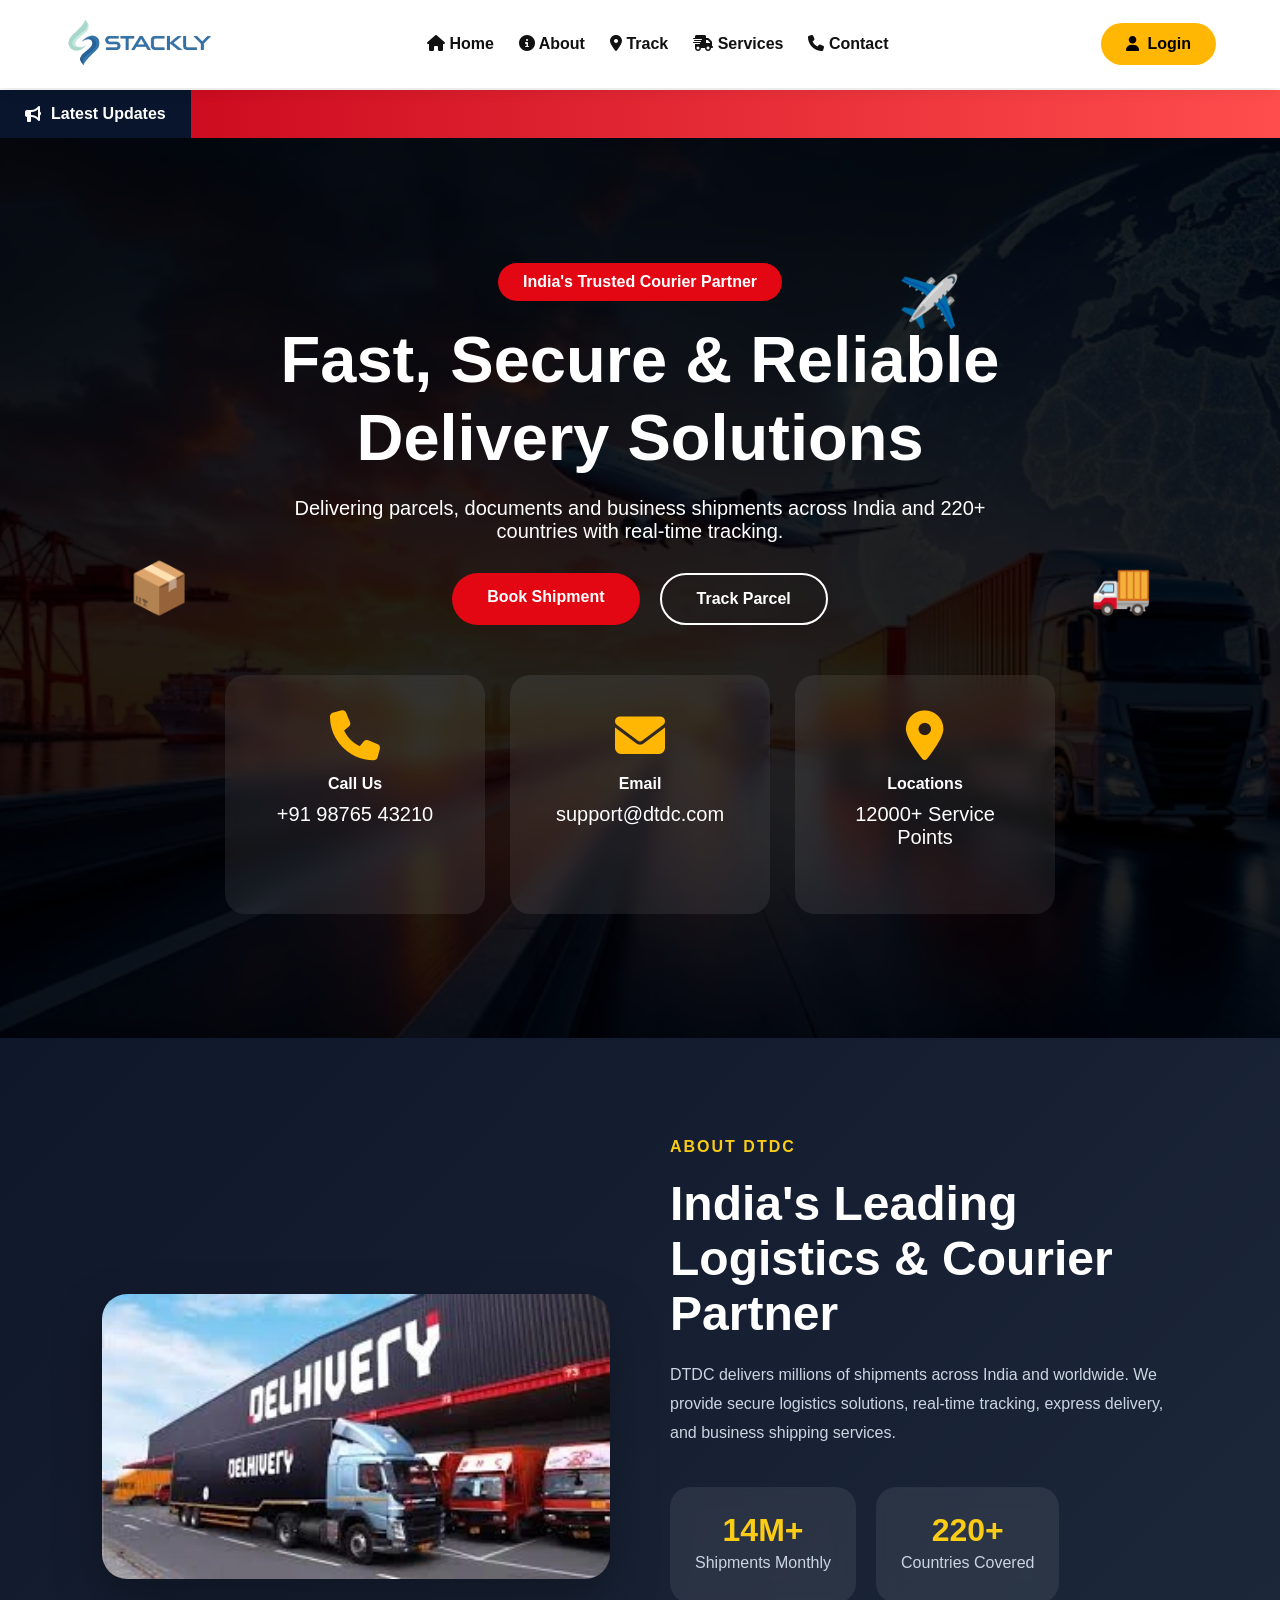
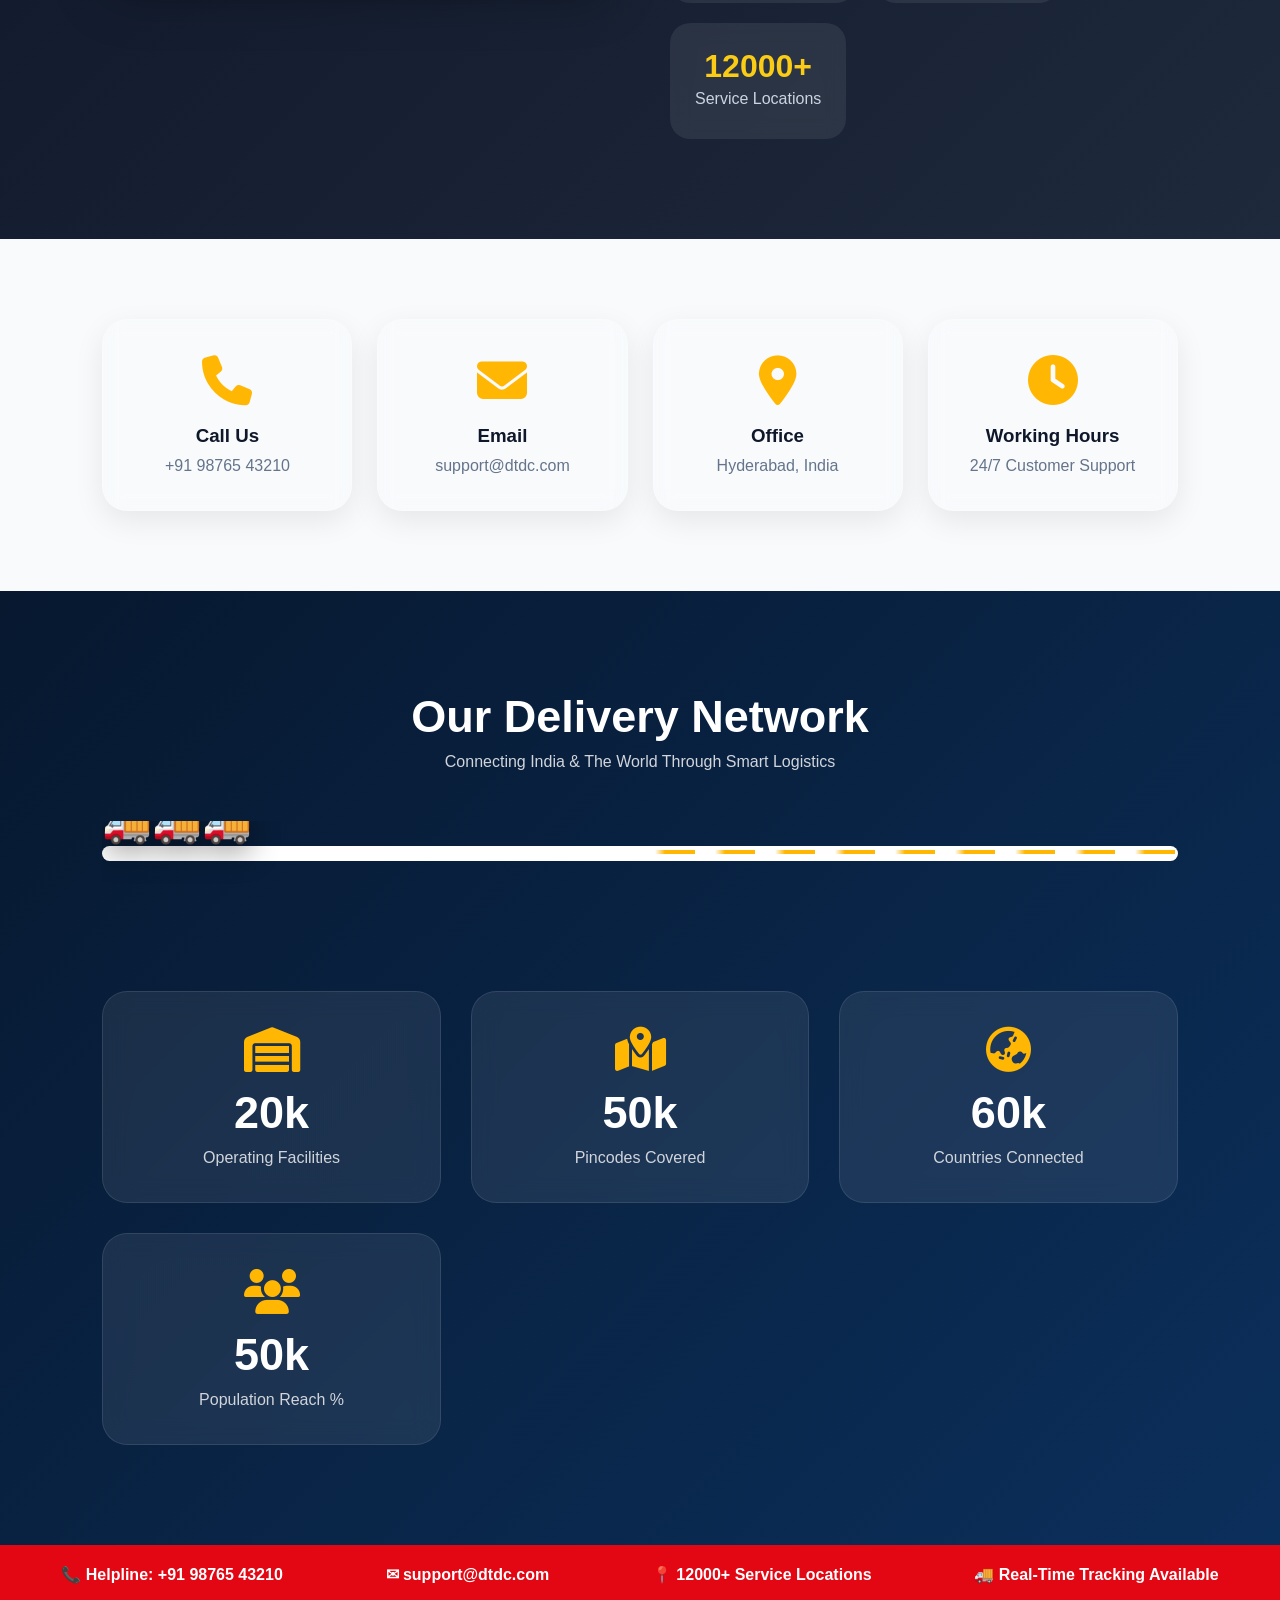
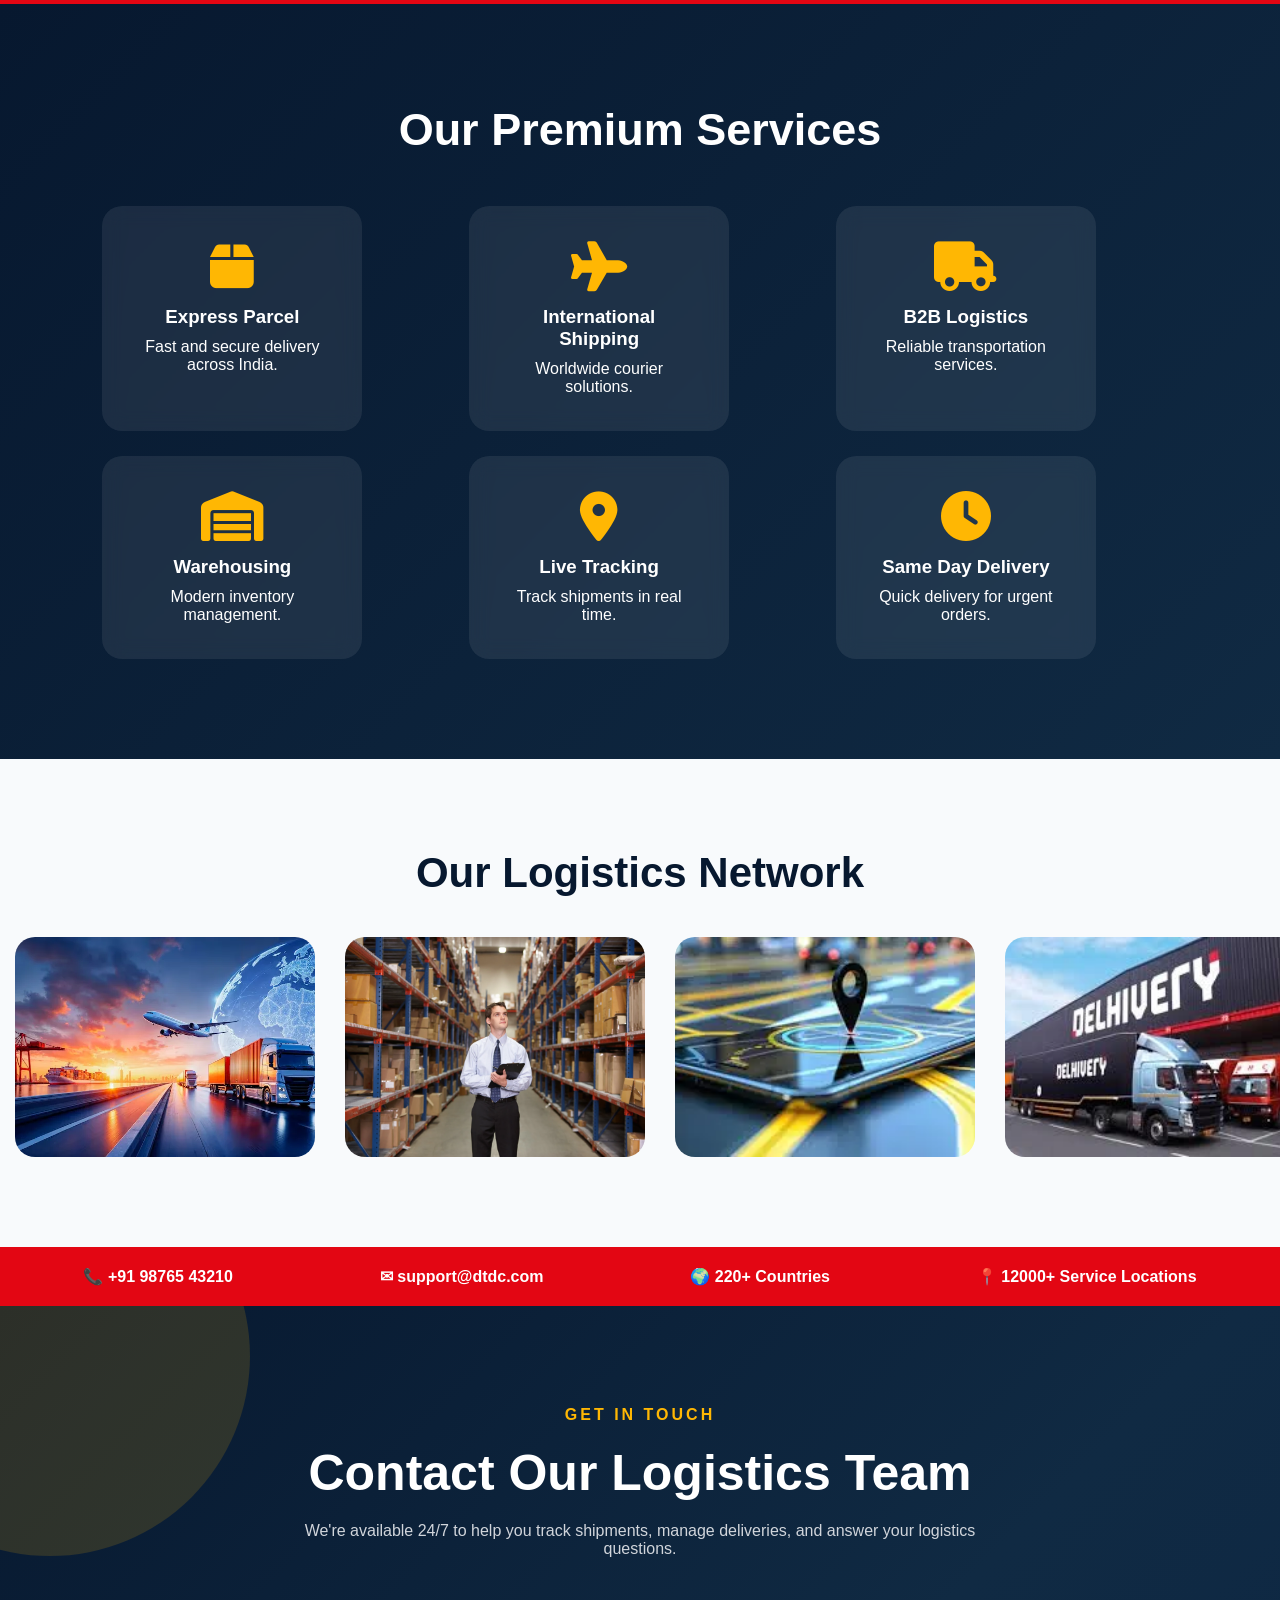
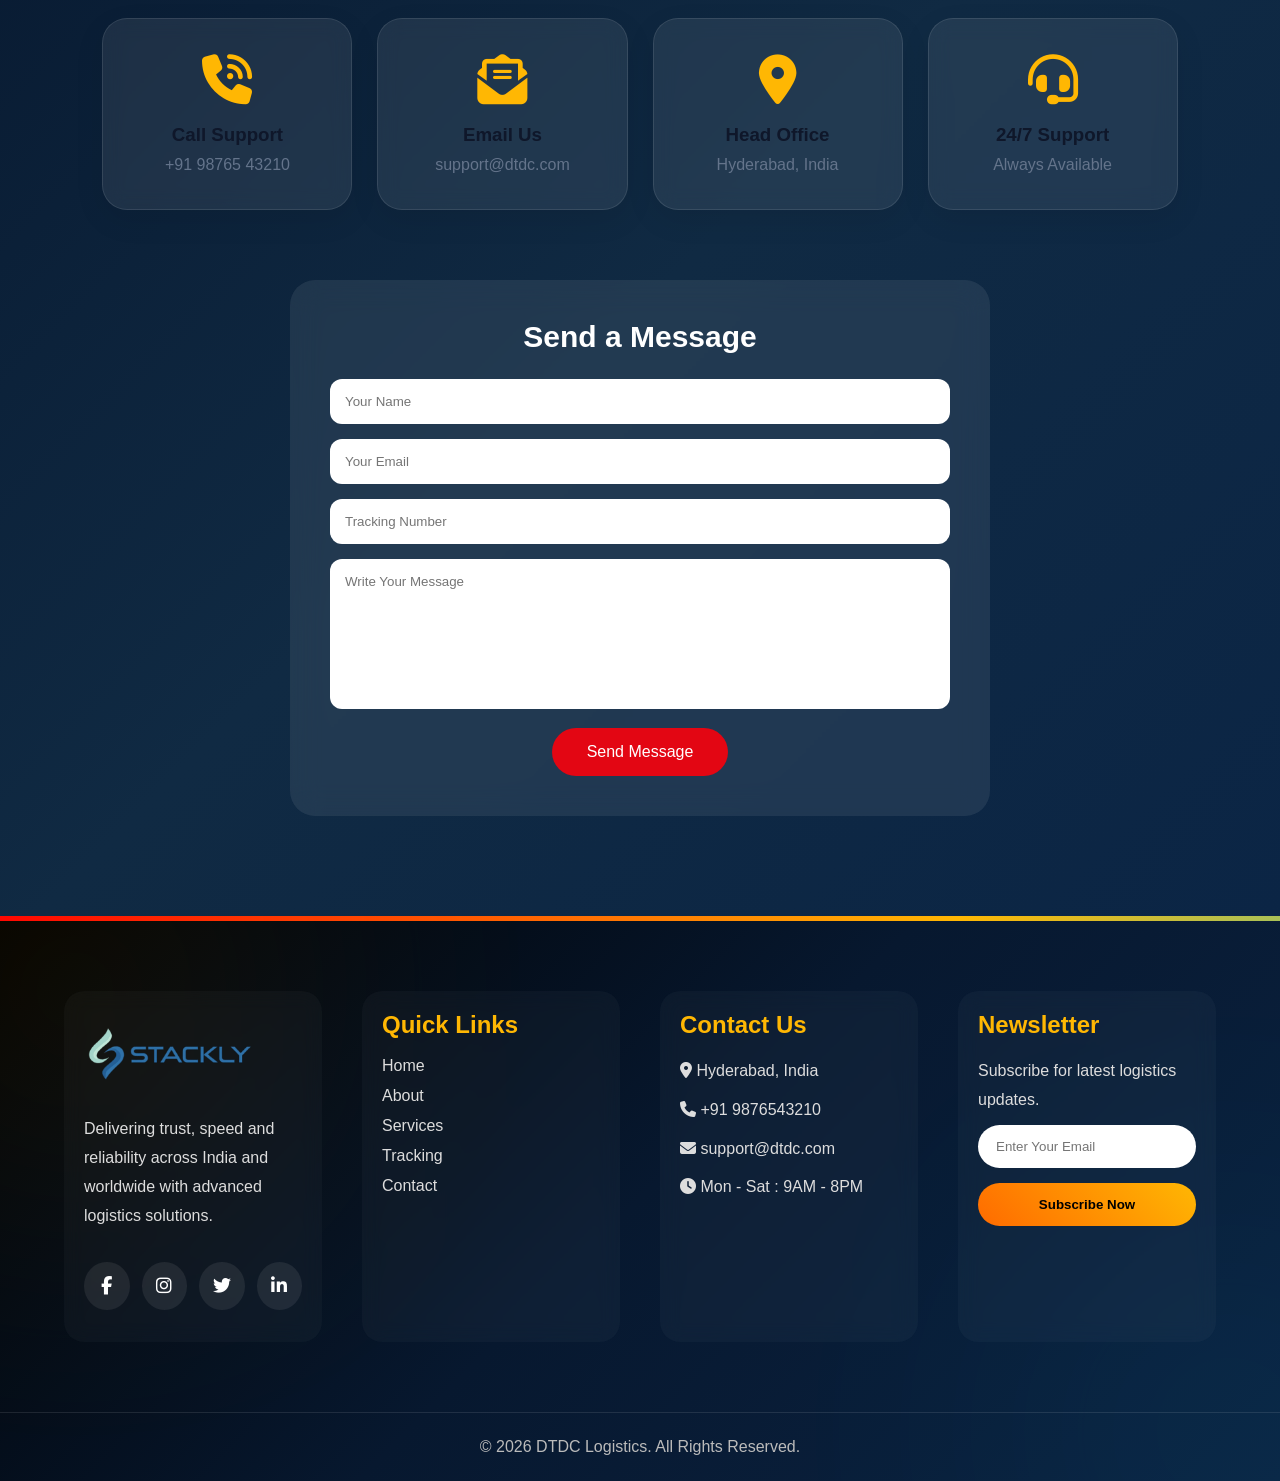
==== index.html @ 47dd4519 "Add files via upload" ====
<!DOCTYPE html>
<html lang="en">
<head>
<meta charset="UTF-8">
<meta name="viewport" content="width=device-width, initial-scale=1.0">
<title>DTDC Logistics</title>

<link rel="stylesheet" href="style.css">

<link rel="stylesheet"
href="https://cdnjs.cloudflare.com/ajax/libs/font-awesome/6.5.1/css/all.min.css">
</head>
<body>
  
    <section class="news-ticker">
    <div class="ticker-title">
        <i class="fas fa-bullhorn"></i> Latest Updates
    </div>

    <div class="ticker-wrapper">
        <div class="ticker-content">
            🚚 Express Delivery Across India |
            📦 Real-Time Shipment Tracking Available |
            🌍 International Courier Services to 220+ Countries |
            ⚡ Same-Day Delivery in Selected Cities |
            📞 Customer Support Available 24/7 |
            🎉 Special Discounts for Business Accounts |
        </div>
    </div>
</section>


<!-- Header -->

<header>
    
    <!-- Logo -->
   <div class="logo">
    <a href="index.html">
        <img src="imagelogo.webp" alt="DTDC Logo">
    </a>
</div>

    <!-- Mobile Menu Toggle -->
    <div class="menu-toggle" id="menuToggle">
        <i class="fas fa-bars"></i>
    </div>

    <!-- Navigation -->
    <nav id="navMenu">

        <a href="index.html">
            <i class="fas fa-house"></i> Home
        </a>

        <a href="about.html">
            <i class="fas fa-circle-info"></i> About
        </a>

        <a href="track.html">
            <i class="fas fa-location-dot"></i> Track
        </a>

        <a href="services.html">
            <i class="fas fa-truck-fast"></i> Services
        </a>

        <a href="contact.html">
            <i class="fas fa-phone"></i> Contact
        </a>

        <!-- Mobile Buttons -->
        <div class="mobile-buttons">
<a href="login.html">
    <button class="login-btn">
        <i class="fas fa-user"></i> Login
    </button>
</a>
        </div>

    </nav>

    <!-- Desktop Buttons -->
    <div class="header-btns">

      <a href="login.html">
    <button class="login-btn">
        <i class="fas fa-user"></i> Login
    </button>
</a>
       
    </div>

</header>
<section class="hero" id="home">

    <video autoplay muted loop playsinline class="bg-video">
        <source src="Delivery.webp">
    </video>

    <div class="overlay"></div>

    <!-- Floating Boxes -->
    <div class="floating box1">📦</div>
    <div class="floating box2">🚚</div>
    <div class="floating box3">✈️</div>

    <div class="hero-content">

        <span class="tag">India's Trusted Courier Partner</span>

        <h1>
            Fast, Secure & Reliable <br>
            Delivery Solutions
        </h1>

        <p>
            Delivering parcels, documents and business shipments
            across India and 220+ countries with real-time tracking.
        </p>

        <div class="hero-buttons">
            <a href="index.html" class="btn-primary">Book Shipment</a>
            <a href="track.html" class="btn-secondary">Track Parcel</a>
        </div>

        <!-- Contact Cards -->

        <div class="contact-cards">

            <div class="card">
                <i class="fas fa-phone"></i>
                <h4>Call Us</h4>
                <p>+91 98765 43210</p>
            </div>

            <div class="card">
                <i class="fas fa-envelope"></i>
                <h4>Email</h4>
                <p>support@dtdc.com</p>
            </div>

            <div class="card">
                <i class="fas fa-location-dot"></i>
                <h4>Locations</h4>
                <p>12000+ Service Points</p>
            </div>

        </div>

    </div>

</section>

</section>

<!-- About -->
<section class="about-section" id="about">

    <div class="about-image">
        <img src="Delivery.webp" alt="Logistics">
    </div>

    <div class="about-content">
        <span>ABOUT DTDC</span>

        <h2>India's Leading Logistics & Courier Partner</h2>

        <p>
            DTDC delivers millions of shipments across India and worldwide.
            We provide secure logistics solutions, real-time tracking,
            express delivery, and business shipping services.
        </p>

        <div class="about-boxes">

            <div class="box">
                <h3>14M+</h3>
                <p>Shipments Monthly</p>
            </div>

            <div class="box">
                <h3>220+</h3>
                <p>Countries Covered</p>
            </div>

            <div class="box">
                <h3>12000+</h3>
                <p>Service Locations</p>
            </div>

        </div>

    </div>

</section>


<section class="contact-section">

    <div class="contact-card">
        <i class="fas fa-phone"></i>
        <h3>Call Us</h3>
        <p>+91 98765 43210</p>
    </div>

    <div class="contact-card">
        <i class="fas fa-envelope"></i>
        <h3>Email</h3>
        <p>support@dtdc.com</p>
    </div>

    <div class="contact-card">
        <i class="fas fa-location-dot"></i>
        <h3>Office</h3>
        <p>Hyderabad, India</p>
    </div>

    <div class="contact-card">
        <i class="fas fa-clock"></i>
        <h3>Working Hours</h3>
        <p>24/7 Customer Support</p>
    </div>

</section>

<!-- Stats -->

<section class="stats-section">

    <div class="section-title">
        <h2>Our Delivery Network</h2>
        <p>Connecting India & The World Through Smart Logistics</p>
    </div>

   <div class="tracking-line">
    <div class="road"></div>
    <div class="truck">🚚🚚🚚</div>
</div>

    <div class="stats">

        <div class="stat">
            <i class="fas fa-warehouse"></i>
            <h2 class="counter" data-target="570">20k</h2>
            <p>Operating Facilities</p>
        </div>

        <div class="stat">
            <i class="fas fa-map-location-dot"></i>
            <h2 class="counter" data-target="14000">50k</h2>
            <p>Pincodes Covered</p>
        </div>

        <div class="stat">
            <i class="fas fa-earth-asia"></i>
            <h2 class="counter" data-target="240">60k</h2>
            <p>Countries Connected</p>
        </div>

        <div class="stat">
            <i class="fas fa-users"></i>
            <h2 class="counter" data-target="96">50k</h2>
            <p>Population Reach %</p>
        </div>

    </div>

</section>


<section class="contact-strip">

    <div>
        📞 Helpline: +91 98765 43210
    </div>

    <div>
        ✉ support@dtdc.com
    </div>

    <div>
        📍 12000+ Service Locations
    </div>

    <div>
        🚚 Real-Time Tracking Available
    </div>

</section>
<!-- Services -->

<section class="services" id="services">

    <h2>Our Premium Services</h2>

    <div class="service-grid">

        <div class="card">
            <i class="fas fa-box"></i>
            <h3>Express Parcel</h3>
            <p>Fast and secure delivery across India.</p>
        </div>

        <div class="card">
            <i class="fas fa-plane"></i>
            <h3>International Shipping</h3>
            <p>Worldwide courier solutions.</p>
        </div>

        <div class="card">
            <i class="fas fa-truck"></i>
            <h3>B2B Logistics</h3>
            <p>Reliable transportation services.</p>
        </div>

        <div class="card">
            <i class="fas fa-warehouse"></i>
            <h3>Warehousing</h3>
            <p>Modern inventory management.</p>
        </div>

        <div class="card">
            <i class="fas fa-location-dot"></i>
            <h3>Live Tracking</h3>
            <p>Track shipments in real time.</p>
        </div>

        <div class="card">
            <i class="fas fa-clock"></i>
            <h3>Same Day Delivery</h3>
            <p>Quick delivery for urgent orders.</p>
        </div>

    </div>

</section>


<!-- Auto Scrolling Gallery -->

<section class="gallery-section">

    <h2>Our Logistics Network</h2>

    <div class="slider">

        <div class="slide-track">

            <img src="Network.webp">
            <img src="warehouse.webp">
            <img src="Track.webp">
            <img src="Delivery.webp">
            <img src="dasbord.webp">

            <!-- duplicate -->
         
            <img src="Network.webp">
            <img src="warehouse.webp">
            <img src="Track.webp">
            <img src="Delivery.webp">
            <img src="dasbord.webp">

        </div>

    </div>

</section>


<!-- Contact Strip -->

<section class="contact-bar">

    <div>📞 +91 98765 43210</div>
    <div>✉ support@dtdc.com</div>
    <div>🌍 220+ Countries</div>
    <div>📍 12000+ Service Locations</div>

</section>

<!-- Contact -->
<section class="contact-us" id="contact">

    <div class="contact-header">
        <span>GET IN TOUCH</span>
        <h2>Contact Our Logistics Team</h2>
        <p>
            We're available 24/7 to help you track shipments,
            manage deliveries, and answer your logistics questions.
        </p>
    </div>

    <div class="contact-container">

        <div class="contact-card">
            <i class="fas fa-phone-volume"></i>
            <h3>Call Support</h3>
            <p>+91 98765 43210</p>
        </div>

        <div class="contact-card">
            <i class="fas fa-envelope-open-text"></i>
            <h3>Email Us</h3>
            <p>support@dtdc.com</p>
        </div>

        <div class="contact-card">
            <i class="fas fa-location-dot"></i>
            <h3>Head Office</h3>
            <p>Hyderabad, India</p>
        </div>

        <div class="contact-card">
            <i class="fas fa-headset"></i>
            <h3>24/7 Support</h3>
            <p>Always Available</p>
        </div>

    </div>

    <div class="contact-form">

        <div class="form-box">

            <h3>Send a Message</h3>

            <input type="text" placeholder="Your Name">

            <input type="email" placeholder="Your Email">

            <input type="text" placeholder="Tracking Number">

            <textarea placeholder="Write Your Message"></textarea>

            <button>Send Message</button>

        </div>

    </div>

</section>
<!-- Footer -->

<footer class="footer">

    <div class="footer-top-line"></div>

    <div class="footer-container">

        <!-- Company -->
        <div class="footer-box fade-up">

            <a href="index.html" class="footer-logo">
                <img src="imagelogo.webp" alt="DTDC Logistics Logo">
            </a>

            <p>
                Delivering trust, speed and reliability across India
                and worldwide with advanced logistics solutions.
            </p>

            <div class="social-icons">
                <a href="404.html"><i class="fa-brands fa-facebook-f"></i></a>
                <a href="404.html"><i class="fa-brands fa-instagram"></i></a>
                <a href="404.html"><i class="fa-brands fa-twitter"></i></a>
                <a href="404.html"><i class="fa-brands fa-linkedin-in"></i></a>
            </div>

        </div>

        <!-- Quick Links -->
        <div class="footer-box fade-up delay1">
            <h3>Quick Links</h3>
            <a href="index.html">Home</a>
            <a href="about.html">About</a>
            <a href="services.html">Services</a>
            <a href="track.html">Tracking</a>
            <a href="contact.html">Contact</a>
        </div>

        <!-- Contact -->
        <div class="footer-box fade-up delay2">
            <h3>Contact Us</h3>
            <p><i class="fas fa-map-marker-alt"></i> Hyderabad, India</p>
            <p><i class="fas fa-phone"></i> +91 9876543210</p>
            <p><i class="fas fa-envelope"></i> support@dtdc.com</p>
            <p><i class="fas fa-clock"></i> Mon - Sat : 9AM - 8PM</p>
        </div>

        <!-- Newsletter -->
        <div class="footer-box fade-up delay3">
            <h3>Newsletter</h3>
            <p>Subscribe for latest logistics updates.</p>

            <form class="subscribe-form">
                <input type="email" placeholder="Enter Your Email">
                <button type="submit">Subscribe Now</button>
            </form>
        </div>

    </div>

    <div class="footer-bottom">
        © 2026 DTDC Logistics. All Rights Reserved.
    </div>

</footer>
<script src="script.js"></script>

</body>
</html>
---- style.css ----
*{
    margin:0;
    padding:0;
    box-sizing:border-box;
    font-family:Arial,sans-serif;
}

.news-ticker{
    display:flex;
    align-items:center;
    background:linear-gradient(90deg,#c40018,#ff4d4d);
    color:#fff;
    overflow:hidden;
    box-shadow:0 5px 15px rgba(0,0,0,0.15);
}

.ticker-title{
    background:#09152c;
    padding:15px 25px;
    font-weight:700;
    white-space:nowrap;
    display:flex;
    align-items:center;
    gap:10px;
    z-index:2;
}

.ticker-wrapper{
    flex:1;
    overflow:hidden;
}

.ticker-content{
    display:inline-block;
    white-space:nowrap;
    padding-left:100%;
    font-size:16px;
    font-weight:600;
    animation:scrollNews 25s linear infinite;
}

.ticker-content:hover{
    animation-play-state:paused;
}

@keyframes scrollNews{
    0%{
        transform:translateX(0);
    }
    100%{
        transform:translateX(-100%);
    }
}
body{
    margin:0;
    padding-top:90px;
}

header{
    display:flex;
    justify-content:space-between;
    align-items:center;
    padding:15px 5%;
    background:#fff;

    position:fixed;
    top:0;
    left:0;
    width:100%;
    z-index:1000;

    box-shadow:0 2px 15px rgba(0,0,0,0.08);
}

.logo img{
    width:150px;
}

nav{
    display:flex;
    gap:25px;
    align-items:center;
}

nav a{
    text-decoration:none;
    color:#111;
    font-weight:600;
}

.header-btns{
    display:flex;
    gap:10px;
}

.login-btn{
    background: #ffb703;
    color: #000;
    border: none;
    padding: 12px 25px;
    border-radius: 30px;
    font-size: 16px;
    font-weight: 600;
    cursor: pointer;
    transition: all 0.3s ease;
    display: inline-flex;
    align-items: center;
    gap: 8px;
}

.login-btn:hover{
    background: #fb8500;
    transform: translateY(-3px);
    box-shadow: 0 8px 20px rgba(251,133,0,0.4);
}

.login-btn i{
    font-size: 15px;
}

/* Remove link underline */
a{
    text-decoration: none;
}

.menu-toggle{
    display:none;
    font-size:28px;
    cursor:pointer;
}

.mobile-buttons{
    display:none;
}

/* Mobile Responsive Menu */
@media (max-width:768px){

    .menu-toggle{
        display:block;
        font-size:28px;
        cursor:pointer;
        z-index:1001;
    }

    nav{
        position:absolute;
        top:100%;
        left:0;
        width:100%;
        height: 1050px;
        background:#fff;
        display:none;
        flex-direction:column;
        align-items:flex-start;
        padding:20px;
        box-shadow:0 5px 15px rgba(0,0,0,.1);
        z-index:1000;
    }

    nav.active{
        display:flex;
    }

    nav a{
        display:block;
        width:100%;
        top: 100%;
        padding:12px 0;
        color:#111;
        font-size:16px;
        font-weight:600;
        border-bottom:1px solid #eee;
        text-decoration:none;
    }

    nav a i{
        margin-right:10px;
        color:#e30613;
    }

    .header-btns{
        display:none;
    }

    .mobile-buttons{
        display:flex;
        flex-direction:column;
        width:100%;
        gap:10px;
        margin-top:15px;
    }
 
    .login-btn{
        display: flex;
        justify-content: center;
        align-items: center;
        margin: 15px auto;
        width: fit-content;
    }
}


/* Hero */

.hero{
    height:90vh;
    background:
    linear-gradient(rgba(0,0,0,.6),rgba(0,0,0,.6)),
    url('Network.webp');
    background-size:cover;
    background-position:center;
    display:flex;
    align-items:center;
    justify-content:center;
    text-align:center;
    color:white;
}

.hero-content{
    animation:fadeUp 1.5s ease;
}

.hero h1{
    font-size:60px;
    margin-bottom:20px;
}

.hero p{
    font-size:22px;
    margin-bottom:25px;
}

.contact-info{
    display:flex;
    justify-content:center;
    gap:30px;
    margin-bottom:25px;
    flex-wrap:wrap;
}

.hero-btn{
    display:inline-block;
    background:#e60012;
    color:white;
    padding:14px 35px;
    border-radius:30px;
    text-decoration:none;
    transition:.3s;
}

.hero-btn:hover{
    transform:translateY(-5px);
}

@keyframes fadeUp{
    from{
        opacity:0;
        transform:translateY(50px);
    }
    to{
        opacity:1;
        transform:translateY(0);
    }
}

/* Mobile */

@media(max-width:768px){

    .menu-toggle{
        display:block;
    }

    nav{
        position:absolute;
        top:80px;
        left:-100%;
        width:100%;
        background:#fff;
        flex-direction:column;
        text-align:center;
        padding:20px;
        transition:.4s;
    }

    nav.active{
        left:0;
    }

    .hero h1{
        font-size:35px;
    }

    .hero p{
        font-size:18px;
    }

    .header-btns{
        display:none;
    }
}.hero{
    position:relative;
    height:100vh;
    overflow:hidden;
    display:flex;
    justify-content:center;
    align-items:center;
    text-align:center;
    color:#fff;
}

.bg-video{
    position:absolute;
    width:100%;
    height:100%;
    object-fit:cover;
}

.overlay{
    position:absolute;
    inset:0;
    background:rgba(0,0,0,0.65);
}

.hero-content{
    position:relative;
    z-index:2;
    max-width:1000px;
    padding:20px;
}

.tag{
    display:inline-block;
    background:#e30613;
    padding:10px 25px;
    border-radius:30px;
    margin-bottom:20px;
    font-weight:600;
}

.hero h1{
    font-size:65px;
    margin-bottom:20px;
    line-height:1.2;
}

.hero p{
    font-size:20px;
    max-width:700px;
    margin:auto;
    margin-bottom:30px;
}

.hero-buttons{
    display:flex;
    justify-content:center;
    gap:20px;
    flex-wrap:wrap;
    margin-bottom:50px;
}

.btn-primary,
.btn-secondary{
    text-decoration:none;
    padding:15px 35px;
    border-radius:50px;
    font-weight:bold;
    transition:.4s;
}

.btn-primary{
    background:#e30613;
    color:#fff;
}

.btn-secondary{
    background:transparent;
    border:2px solid #fff;
    color:#fff;
}

.btn-primary:hover,
.btn-secondary:hover{
    transform:translateY(-5px);
}

.contact-cards{
    display:flex;
    justify-content:center;
    gap:25px;
    flex-wrap:wrap;
}

.card{
    width:260px;
    background:rgba(255,255,255,.12);
    backdrop-filter:blur(12px);
    padding:25px;
    border-radius:20px;
    transition:.4s;
}

.card:hover{
    transform:translateY(-10px);
}

.card i{
    font-size:35px;
    color:#ffcc00;
    margin-bottom:15px;
}

.card h4{
    margin-bottom:10px;
}

.floating{
    position:absolute;
    font-size:50px;
    z-index:1;
}

.box1{
    left:10%;
    animation:float1 5s infinite;
}

.box2{
    right:10%;
    animation:float2 6s infinite;
}

.box3{
    top:15%;
    right:25%;
    animation:float3 7s infinite;
}

@keyframes float1{
    50%{transform:translateY(-30px);}
}

@keyframes float2{
    50%{transform:translateY(30px);}
}

@keyframes float3{
    50%{transform:translateY(-40px);}
}

@media(max-width:768px){

    .hero h1{
        font-size:38px;
    }

    .hero p{
        font-size:16px;
    }

    .card{
        width:100%;
    }
}

.about-section{
    display:flex;
    align-items:center;
    justify-content:center;
    gap:60px;
    padding:100px 8%;
    background:linear-gradient(135deg,#0f172a,#1e293b);
    color:#fff;
    flex-wrap:wrap;
}

.about-image{
    flex:1;
    min-width:350px;
}

.about-image img{
    width:100%;
    border-radius:25px;
    transition:0.5s;
    box-shadow:0 20px 50px rgba(0,0,0,0.3);
}

.about-image img:hover{
    transform:scale(1.05);
}

.about-content{
    flex:1;
    min-width:350px;
}

.about-content span{
    color:#facc15;
    font-weight:bold;
    letter-spacing:2px;
}

.about-content h2{
    font-size:48px;
    margin:20px 0;
}

.about-content p{
    line-height:1.8;
    color:#cbd5e1;
}

.about-boxes{
    display:flex;
    gap:20px;
    margin-top:40px;
    flex-wrap:wrap;
}

.box{
    background:rgba(255,255,255,0.08);
    backdrop-filter:blur(10px);
    padding:25px;
    border-radius:20px;
    min-width:150px;
    text-align:center;
    transition:.4s;
}

.box:hover{
    transform:translateY(-10px);
    background:#ef4444;
}

.box h3{
    font-size:32px;
    color:#facc15;
}

.contact-section{
    display:grid;
    grid-template-columns:repeat(auto-fit,minmax(250px,1fr));
    gap:25px;
    padding:80px 8%;
    background:#f8fafc;
}

.contact-card{
    background:white;
    padding:35px;
    border-radius:20px;
    text-align:center;
    box-shadow:0 10px 30px rgba(0,0,0,0.08);
    transition:.4s;
}

.contact-card:hover{
    transform:translateY(-10px);
}

.contact-card i{
    font-size:45px;
    color:#e11d48;
    margin-bottom:20px;
}

.contact-card h3{
    margin-bottom:10px;
    color:#0f172a;
}

.contact-card p{
    color:#64748b;
}
.stats-section{
    padding:100px 8%;
    background:linear-gradient(135deg,#07182f,#0b2f5b);
    color:#fff;
    text-align:center;
}

.section-title h2{
    font-size:45px;
    margin-bottom:10px;
}

.section-title p{
    color:#d1d5db;
    margin-bottom:40px;
}

.tracking-line{
    position:relative;
    width:100%;
    height:120px;
    margin:50px 0;
    overflow:hidden;
}

/* Road */
.road{
    position:absolute;
    bottom:80px;
    width:100%;
    height:15px;
    background:#fff;
    border-radius:20px;
}

.road::before{
    content:"";
    position:absolute;
    top:4px;
    width:100%;
    height:4px;
    background:repeating-linear-gradient(
        to left,
        #ffb703 0 30px,
        transparent 40px 60px
    );
}

/* Big Truck */
.truck{
    position:absolute;
    bottom:50px;
    font-size:120px;   /* Truck Size */
    animation:truckMove 8s linear infinite;
    filter:drop-shadow(0 10px 15px rgba(0,0,0,0.4));
}

@keyframes truckMove{
    0%{
        right:-120px;
    }
    100%{
        right:100%;
    }
}

.truck{
    position:absolute;
    top:-22px;
    font-size:40px;
    animation:moveTruck 8s linear infinite;
}

@keyframes moveTruck{
    from{
        right:-50px;
    }
    to{
        right:100%;
    }
}

.stats{
    display:grid;
    grid-template-columns:repeat(auto-fit,minmax(250px,1fr));
    gap:30px;
}

.stat{
    background:rgba(255,255,255,0.08);
    backdrop-filter:blur(12px);
    padding:35px;
    border-radius:25px;
    transition:.4s;
    border:1px solid rgba(255,255,255,.1);
}

.stat:hover{
    transform:translateY(-10px);
    box-shadow:0 15px 40px rgba(255,255,255,.15);
}

.stat i{
    font-size:45px;
    color:#ffb703;
    margin-bottom:15px;
}

.stat h2{
    font-size:45px;
    color:#fff;
}

.stat p{
    color:#d1d5db;
    margin-top:10px;
}

.contact-strip{
    background:#e30613;
    color:#fff;
    display:flex;
    justify-content:space-around;
    flex-wrap:wrap;
    gap:20px;
    padding:20px;
    font-weight:600;
    animation:pulseBar 3s infinite;
}

@keyframes pulseBar{
    50%{
        opacity:.85;
    }
}
.services{
    padding:100px 8%;
    background:linear-gradient(135deg,#07182f,#102a43);
    color:#fff;
    text-align:center;
}

.services h2{
    font-size:45px;
    margin-bottom:50px;
}

.service-grid{
    display:grid;
    grid-template-columns:repeat(auto-fit,minmax(280px,1fr));
    gap:25px;
}

.card{
    background:rgba(255,255,255,.08);
    backdrop-filter:blur(10px);
    padding:35px;
    border-radius:20px;
    transition:.4s;
}

.card:hover{
    transform:translateY(-12px);
    background:#e30613;
}

.card i{
    font-size:50px;
    color:#ffb703;
    margin-bottom:15px;
}

.card h3{
    margin-bottom:10px;
}

/* Gallery */

.gallery-section{
    padding:90px 0;
    background:#f8fafc;
    text-align:center;
}

.gallery-section h2{
    font-size:42px;
    margin-bottom:40px;
    color:#07182f;
}

.slider{
    overflow:hidden;
    position:relative;
}

.slide-track{
    display:flex;
    width:calc(300px * 10);
    animation:scrollGallery 30s linear infinite;
}

.slide-track img{
    width:300px;
    height:220px;
    object-fit:cover;
    margin:0 15px;
    border-radius:20px;
    transition:.4s;
}

.slide-track img:hover{
    transform:scale(1.08);
}

@keyframes scrollGallery{
    0%{
        transform:translateX(0);
    }
    100%{
        transform:translateX(calc(-300px * 5));
    }
}

/* Contact Bar */

.contact-bar{
    background:#e30613;
    color:#fff;
    display:flex;
    justify-content:space-around;
    flex-wrap:wrap;
    gap:20px;
    padding:20px;
    font-weight:600;
    animation:pulseBar 3s infinite;
}

@keyframes pulseBar{
    50%{
        opacity:.85;
    }
}
.contact-us{
    padding:100px 8%;
    background:linear-gradient(135deg,#07182f,#102a43,#0b2545);
    color:#fff;
    text-align:center;
    overflow:hidden;
    position:relative;
}

.contact-us::before{
    content:"";
    position:absolute;
    width:400px;
    height:400px;
    background:rgba(255,183,3,.15);
    border-radius:50%;
    top:-150px;
    left:-150px;
    animation:float 8s infinite ease-in-out;
}

.contact-header span{
    color:#ffb703;
    font-weight:bold;
    letter-spacing:3px;
}

.contact-header h2{
    font-size:50px;
    margin:20px 0;
}

.contact-header p{
    max-width:700px;
    margin:auto;
    color:#d1d5db;
}

.contact-container{
    display:grid;
    grid-template-columns:repeat(auto-fit,minmax(250px,1fr));
    gap:25px;
    margin-top:60px;
}

.contact-card{
    background:rgba(255,255,255,.08);
    backdrop-filter:blur(10px);
    padding:35px;
    border-radius:25px;
    transition:.5s;
    border:1px solid rgba(255,255,255,.1);
}

.contact-card:hover{
    transform:translateY(-12px);
    background:#e30613;
}

.contact-card i{
    font-size:50px;
    color:#ffb703;
    margin-bottom:20px;
}

.contact-card h3{
    margin-bottom:10px;
}

.contact-form{
    display:flex;
    justify-content:center;
    margin-top:70px;
}

.form-box{
    width:100%;
    max-width:700px;
    background:rgba(255,255,255,.08);
    backdrop-filter:blur(15px);
    padding:40px;
    border-radius:25px;
}

.form-box h3{
    margin-bottom:25px;
    font-size:30px;
}

.form-box input,
.form-box textarea{
    width:100%;
    padding:15px;
    margin-bottom:15px;
    border:none;
    border-radius:12px;
    outline:none;
}

.form-box textarea{
    height:150px;
    resize:none;
}

.form-box button{
    background:#e30613;
    color:white;
    border:none;
    padding:15px 35px;
    border-radius:40px;
    cursor:pointer;
    font-size:16px;
    transition:.4s;
}

.form-box button:hover{
    transform:scale(1.05);
}

@keyframes float{
    50%{
        transform:translateY(40px);
    }
}

.footer{
    background:linear-gradient(135deg,#000,#07182f,#0b2342);
    color:#fff;
    position:relative;
    overflow:hidden;
}

/* Animated Top Line */
.footer-top-line{
    height:5px;
    background:linear-gradient(
        90deg,
        #ff0000,
        #ffb703,
        #00d4ff,
        #00ff84,
        #ff0000
    );
    background-size:300% 100%;
    animation:lineMove 6s linear infinite;
}

/* Background Glow */
.footer::before{
    content:"";
    position:absolute;
    width:350px;
    height:350px;
    background:#ffb703;
    border-radius:50%;
    filter:blur(150px);
    opacity:.12;
    top:-100px;
    left:-100px;
    animation:glowMove 8s infinite alternate;
}

.footer::after{
    content:"";
    position:absolute;
    width:300px;
    height:300px;
    background:#00d4ff;
    border-radius:50%;
    filter:blur(150px);
    opacity:.12;
    bottom:-100px;
    right:-100px;
    animation:glowMove 10s infinite alternate;
}

.footer-container{
    max-width:1300px;
    margin:auto;
    padding:70px 5%;
    display:grid;
    grid-template-columns:repeat(auto-fit,minmax(250px,1fr));
    gap:40px;
    position:relative;
    z-index:2;
}

/* Footer Cards */
.footer-box{
    padding:20px;
    border-radius:20px;
    background:rgba(255,255,255,0.03);
    backdrop-filter:blur(10px);
    transition:.4s;
    animation:fadeUp 1s ease forwards;
}

.footer-box:hover{
    transform:translateY(-10px);
    background:rgba(255,255,255,0.06);
    box-shadow:0 15px 40px rgba(0,0,0,.4);
}

/* Logo */
.footer-logo img{
    width:170px;
    margin-bottom:15px;
    animation:logoFloat 4s ease-in-out infinite;
    transition:.4s;
}

.footer-logo img:hover{
    transform:scale(1.08);
}

.footer-box h2,
.footer-box h3{
    color:#ffb703;
    margin-bottom:18px;
    font-size:24px;
}

.footer-box p{
    color:#ddd;
    line-height:1.8;
    margin-bottom:10px;
}

/* Links */
.footer-box a{
    color:#ddd;
    text-decoration:none;
    margin:12px 0;
    display:block;
    transition:.3s;
}

.footer-box a:hover{
    color:#ffb703;
    transform:translateX(8px);
}

/* Social Icons */
.social-icons{
    display:flex;
    gap:12px;
    margin-top:20px;
}

.social-icons a{
    width:48px;
    height:48px;
    border-radius:50%;
    display:flex;
    justify-content:center;
    align-items:center;
    color:#fff;
    background:rgba(255,255,255,.08);
    font-size:18px;
    transition:.5s;
}

.social-icons a:hover{
    background:#ffb703;
    color:#000;
    transform:translateY(-8px) rotate(360deg) scale(1.1);
    box-shadow:0 10px 25px rgba(255,183,3,.5);
}

/* Newsletter */
.subscribe-form{
    display:flex;
    flex-direction:column;
    gap:15px;
}

.subscribe-form input{
    padding:14px 18px;
    border:none;
    border-radius:30px;
    outline:none;
    background:#fff;
}

.subscribe-form button{
    padding:14px;
    border:none;
    border-radius:30px;
    background:linear-gradient(
        45deg,
        #ff6b00,
        #ffb703
    );
    font-weight:700;
    cursor:pointer;
    transition:.4s;
}

.subscribe-form button:hover{
    transform:translateY(-5px);
    box-shadow:0 10px 25px rgba(255,183,3,.5);
}

/* Footer Bottom */
.footer-bottom{
    text-align:center;
    padding:25px;
    border-top:1px solid rgba(255,255,255,.1);
    color:#bbb;
    position:relative;
    z-index:2;
}

/* Animations */

@keyframes fadeUp{
    from{
        opacity:0;
        transform:translateY(40px);
    }
    to{
        opacity:1;
        transform:translateY(0);
    }
}

@keyframes logoFloat{
    0%,100%{
        transform:translateY(0);
    }
    50%{
        transform:translateY(-10px);
    }
}

@keyframes lineMove{
    0%{
        background-position:0%;
    }
    100%{
        background-position:300%;
    }
}

@keyframes glowMove{
    from{
        transform:translateY(0) translateX(0);
    }
    to{
        transform:translateY(40px) translateX(40px);
    }
}

/* Responsive */

@media(max-width:768px){

    .footer-container{
        text-align:center;
        gap:25px;
    }

    .footer-logo img{
        width:140px;
    }

    .social-icons{
        justify-content:center;
    }

    .footer-box{
        padding:25px 15px;
    }

    .footer-box h2,
    .footer-box h3{
        font-size:22px;
    }
}
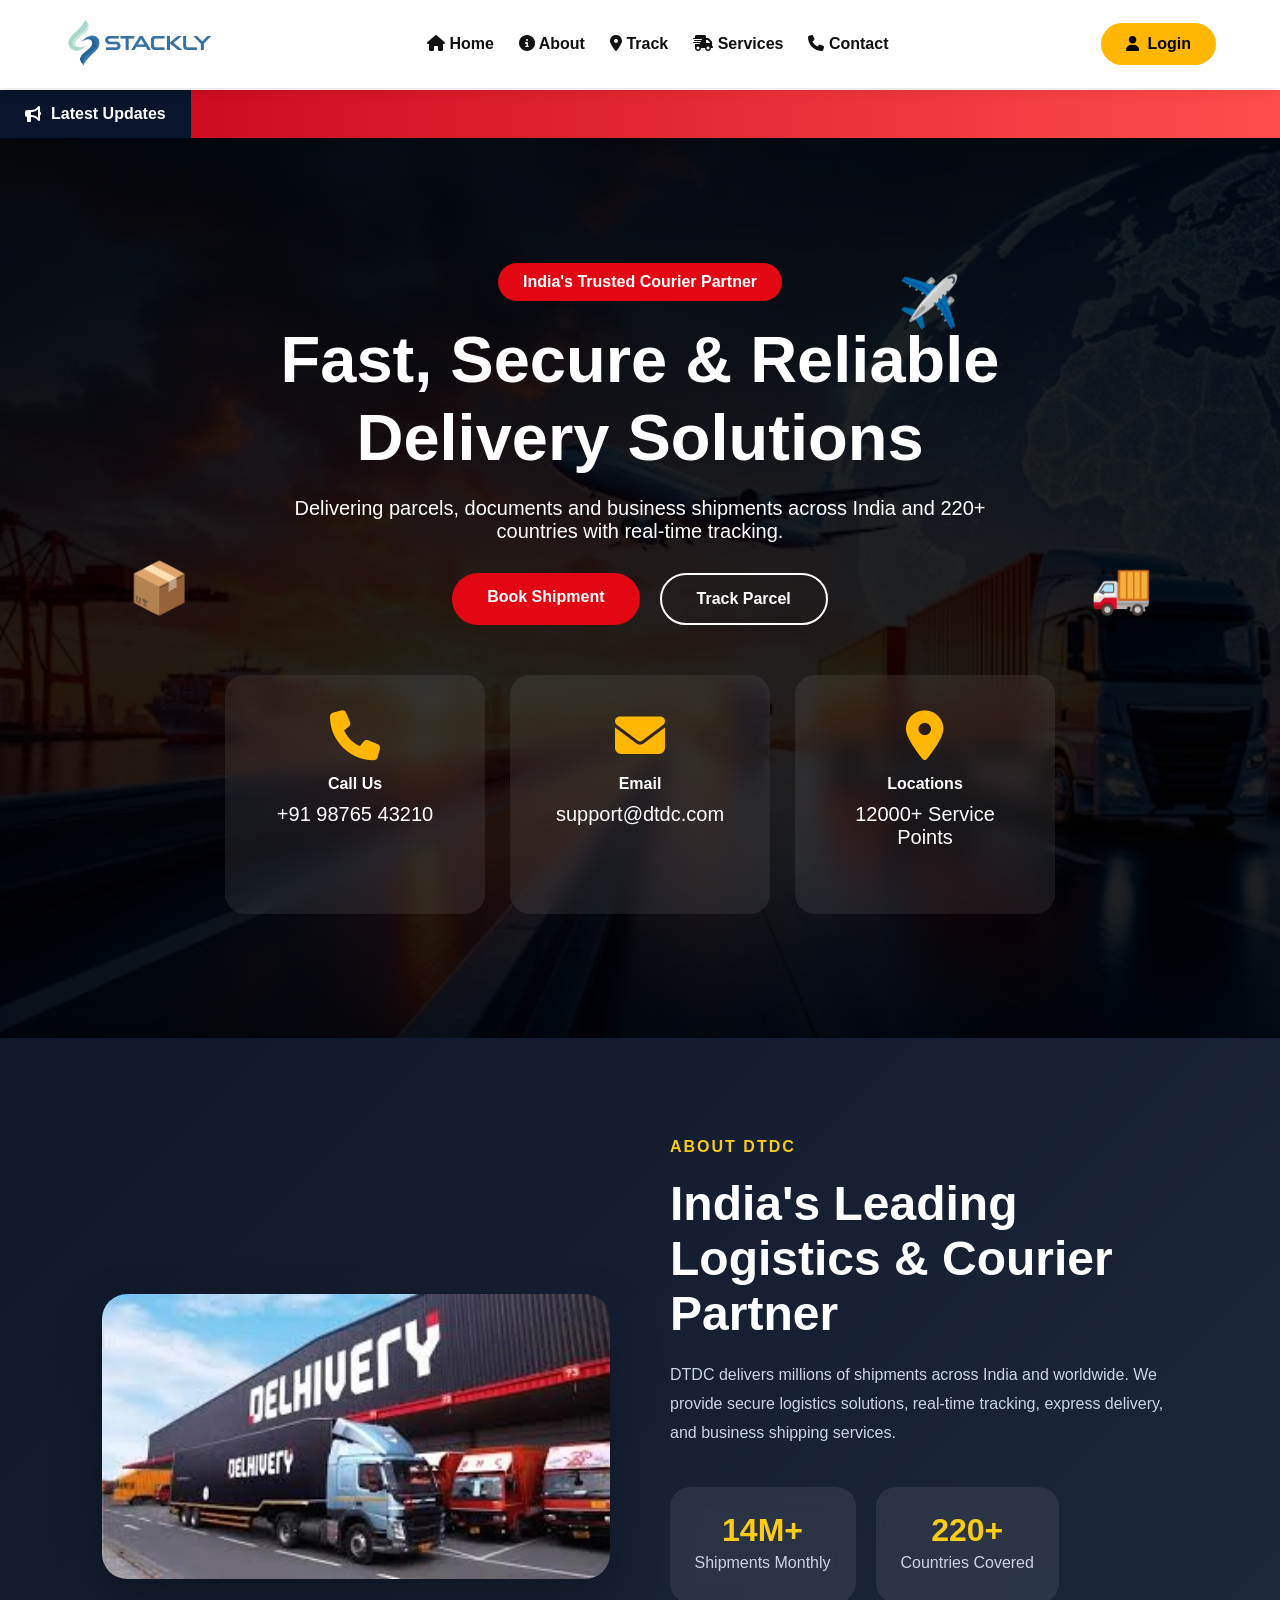
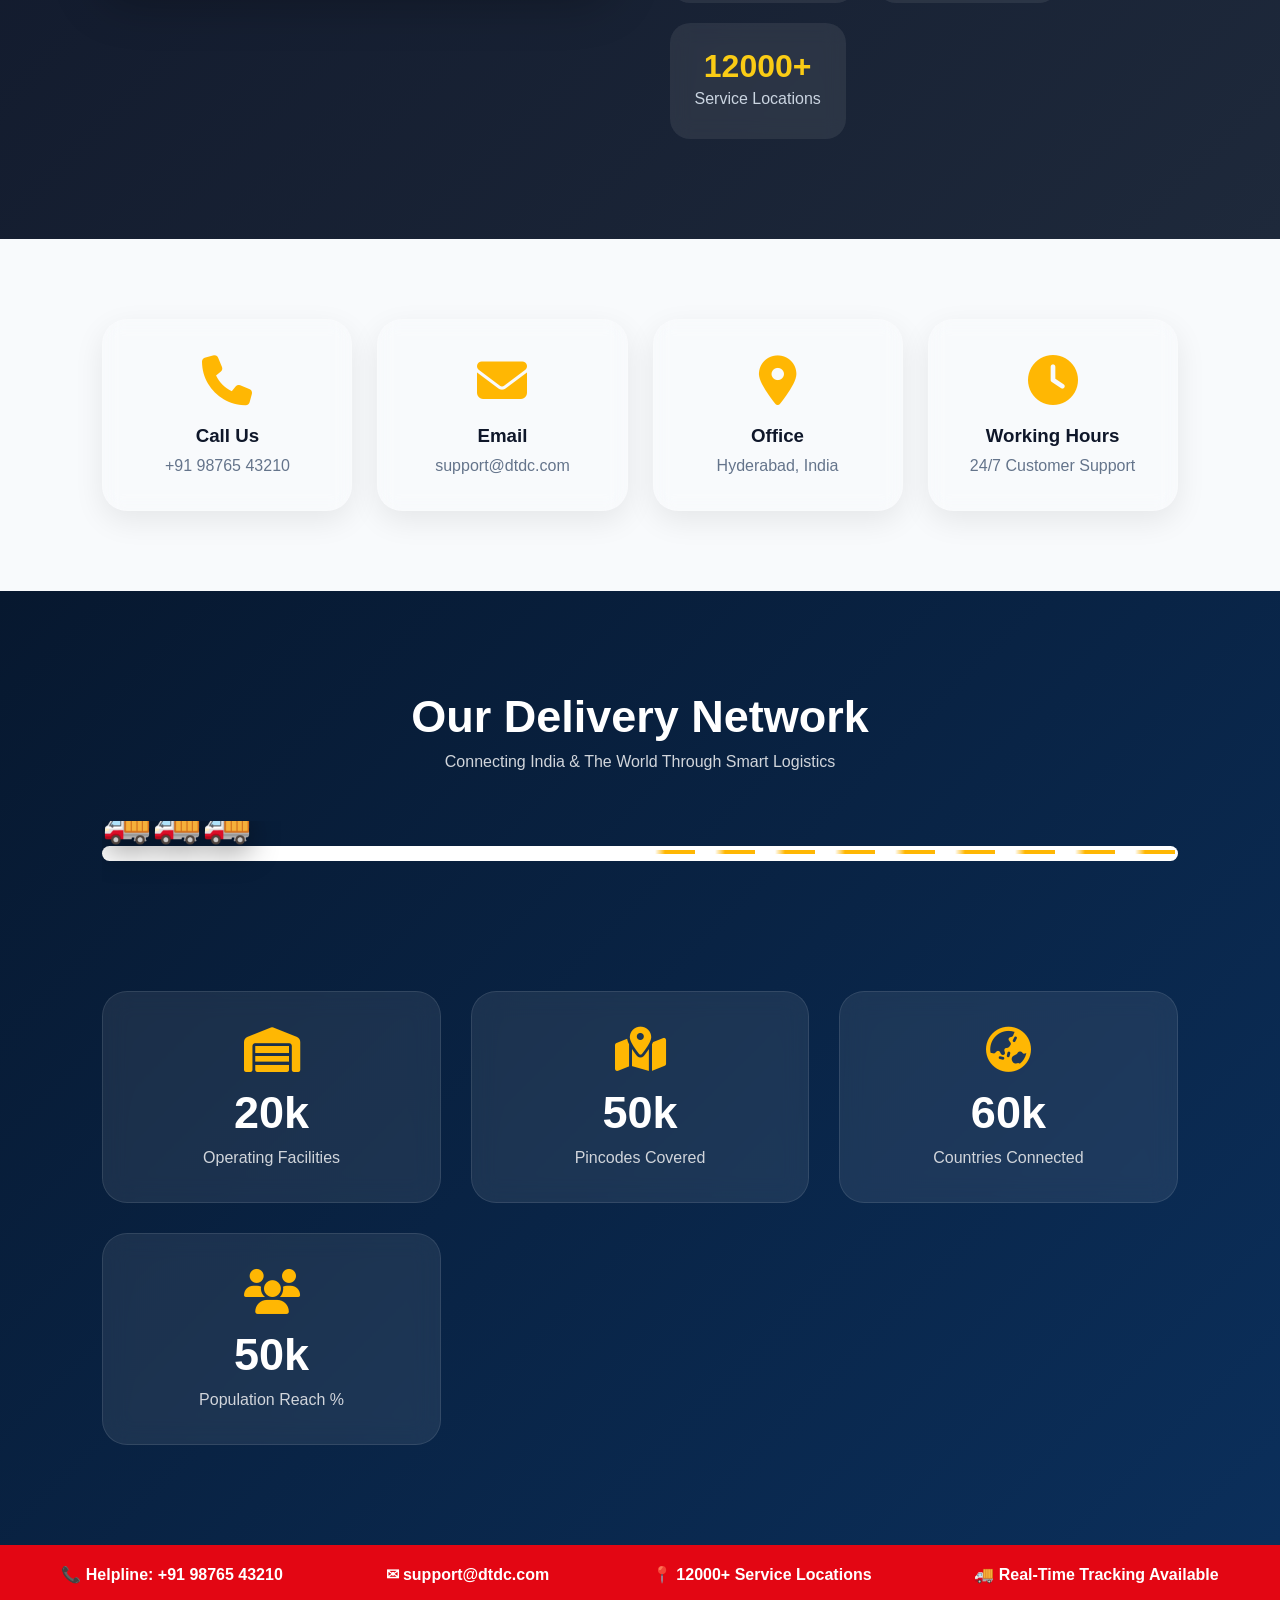
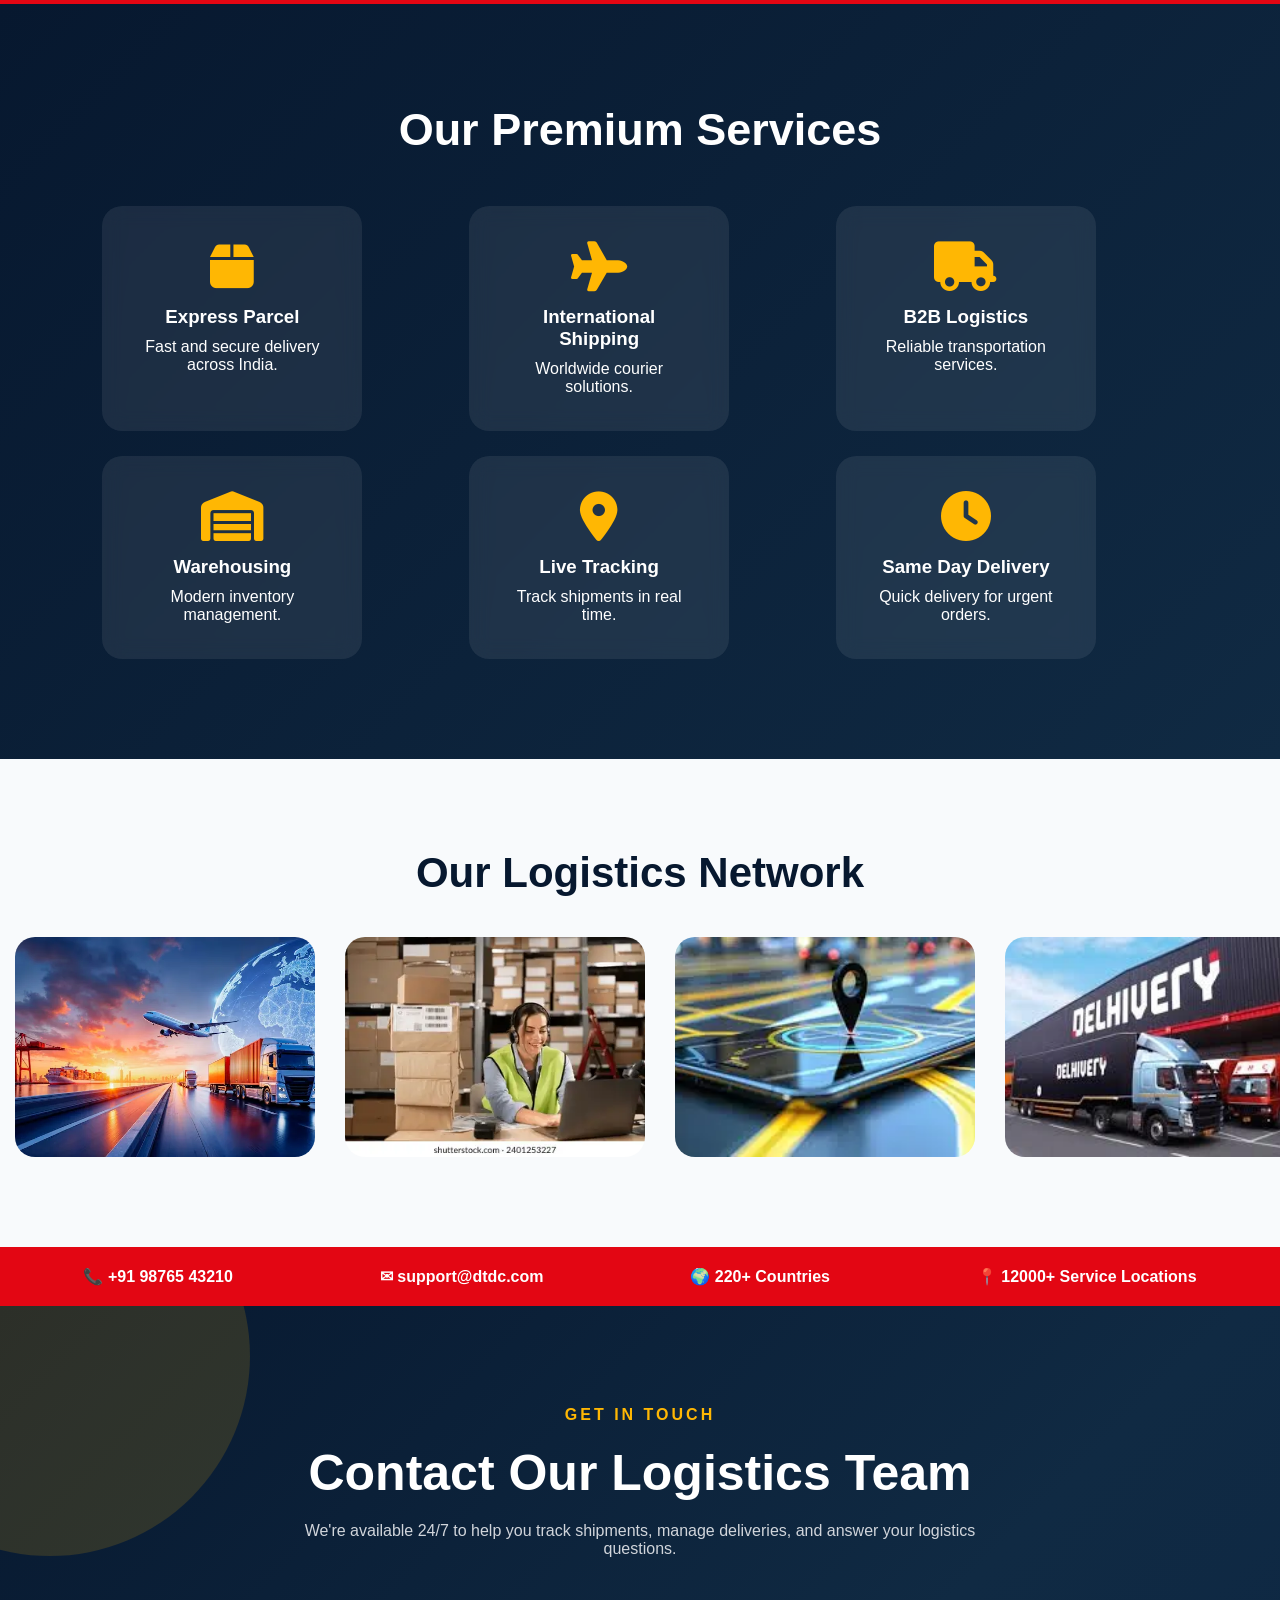
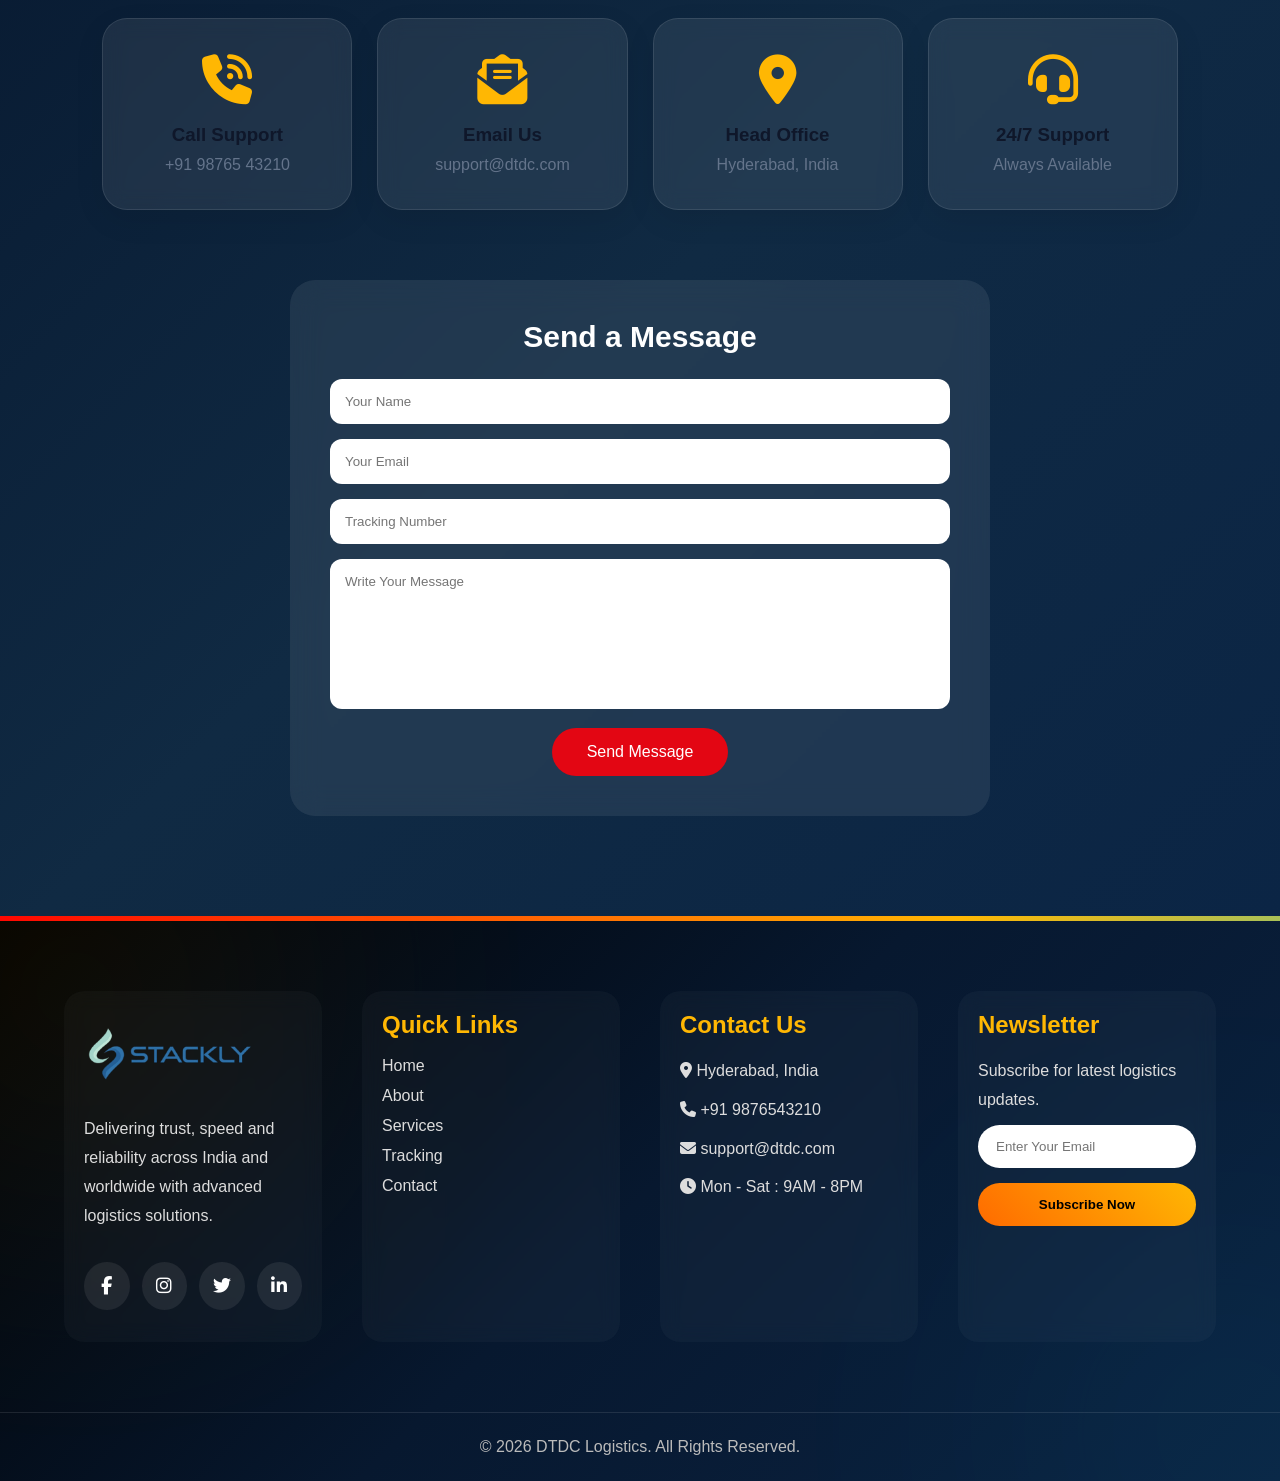
==== commit 5f444051: "Add files via upload" ====
--- a/index.html
+++ b/index.html
@@ -348,7 +348,7 @@
         <div class="slide-track">
 
             <img src="Network.webp">
-            <img src="warehouse.webp">
+            <img src="Support.webp">
             <img src="Track.webp">
             <img src="Delivery.webp">
             <img src="dasbord.webp">
@@ -356,7 +356,7 @@
             <!-- duplicate -->
          
             <img src="Network.webp">
-            <img src="warehouse.webp">
+            <img src="Support.webp">
             <img src="Track.webp">
             <img src="Delivery.webp">
             <img src="dasbord.webp">
@@ -433,7 +433,9 @@
 
             <textarea placeholder="Write Your Message"></textarea>
 
-            <button>Send Message</button>
+         <a href="contact.html">
+    <button>Send Message</button>
+</a>
 
         </div>
 
--- a/style.css
+++ b/style.css
@@ -934,6 +934,15 @@
 .form-box button:hover{
     transform:scale(1.05);
 }
+.btn{
+    display:inline-block;
+    padding:12px 25px;
+    background:#ffb703;
+    color:#fff;
+    text-decoration:none;
+    border-radius:5px;
+    font-weight:600;
+}
 
 @keyframes float{
     50%{
